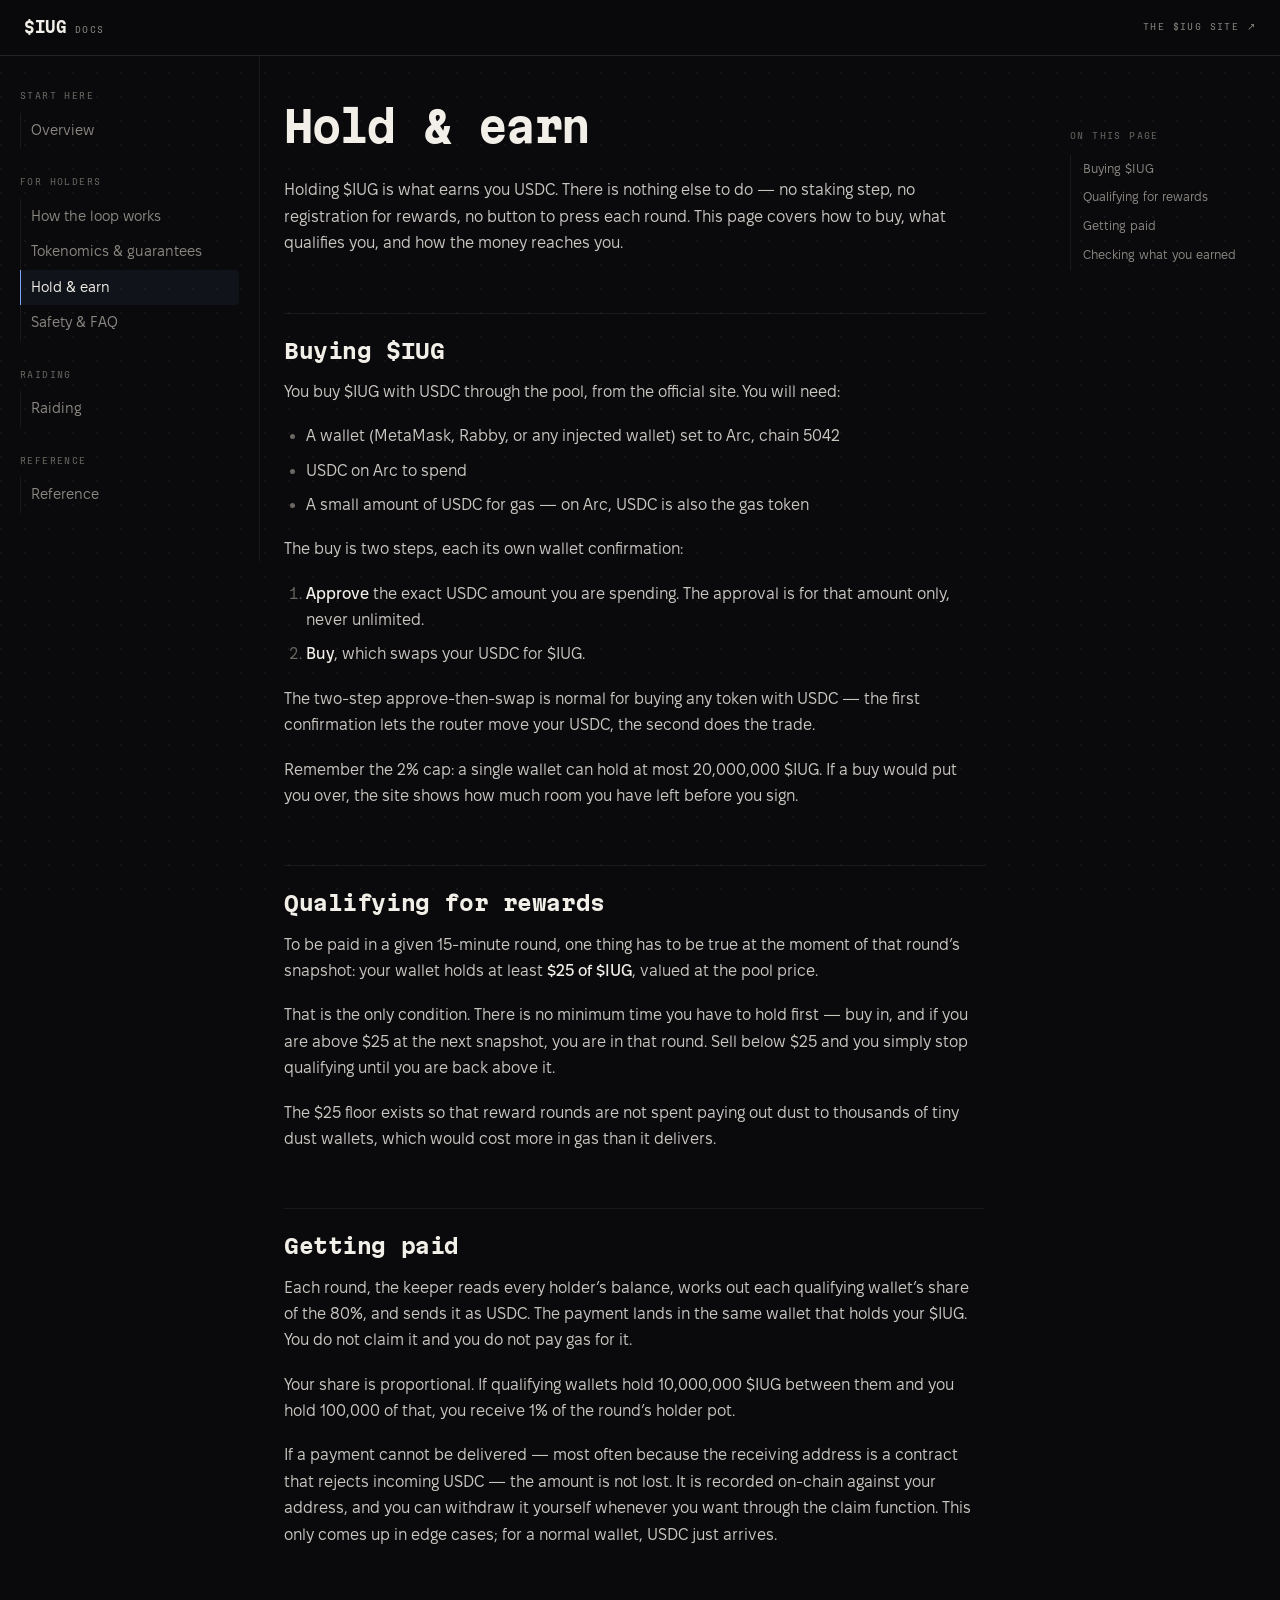
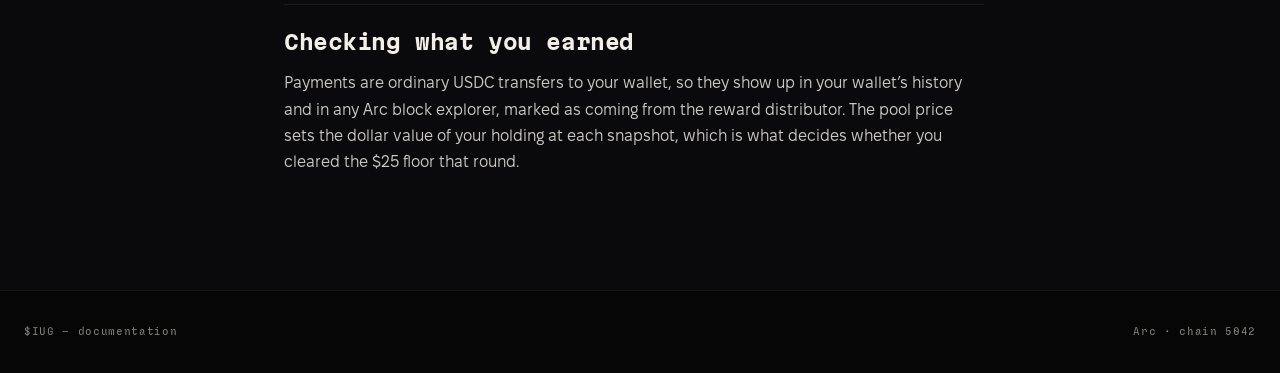
==== hold-and-earn/index.html @ e23e3909 "$IUG docs — static build for docs.iugarc.xyz Astro static output from arc reward token/docs-next, bu" ====
<!DOCTYPE html><html lang="en"><head><meta charset="utf-8"><meta name="viewport" content="width=device-width, initial-scale=1"><title>Hold &amp; earn — $IUG docs</title><link rel="icon" href="/favicon.ico" sizes="48x48"><link rel="preload" as="font" type="font/woff2" href="/fonts/MartianMono-Bold.woff2" crossorigin><link rel="preload" as="font" type="font/woff2" href="/fonts/FixelText-Regular.woff2" crossorigin><link rel="stylesheet" href="/_astro/_..CxI_XpfV.css"></head><body><a class="skip" href="#doc">Skip to content</a><header class="topbar"><a class="brand" href="/"><b>$IUG</b><span class="brand__tag">docs</span></a><a class="topbar__out" href="https://iugarc.xyz" rel="noopener noreferrer">The $IUG site ↗</a></header><div class="shell"><!-- MOBILE: a checkbox disclosure. DESKTOP: the control is hidden and the
           panel is always shown (see .sidenav in global.css) — one control, no
           script.

           NOT <details>: Chromium hides a closed <details>'s content with
           content-visibility, which `display: block` does NOT override, so
           force-opening one in CSS left the desktop sidebar laid out but
           unpainted — a blank column. A checkbox is plain elements, so `display`
           is the whole story at every width. --><div class="sidenav"><input class="navtoggle" type="checkbox" id="navToggle" aria-label="Documentation menu"><label class="sidenav__summary" for="navToggle"><span class="sidenav__summarytxt">Documentation menu</span></label><nav class="sidenav__body" aria-label="Documentation"><div class="navgroup"><p class="navgroup__title">Start here</p><ul class="navgroup__list"><li><a class="navlink" href="/">Overview</a></li></ul></div><div class="navgroup"><p class="navgroup__title">For holders</p><ul class="navgroup__list"><li><a class="navlink" href="/how-the-loop-works">How the loop works</a></li><li><a class="navlink" href="/tokenomics">Tokenomics &amp; guarantees</a></li><li><a class="navlink is-current" href="/hold-and-earn" aria-current="page">Hold &amp; earn</a></li><li><a class="navlink" href="/safety">Safety &amp; FAQ</a></li></ul></div><div class="navgroup"><p class="navgroup__title">Raiding</p><ul class="navgroup__list"><li><a class="navlink" href="/raiding">Raiding</a></li></ul></div><div class="navgroup"><p class="navgroup__title">Reference</p><ul class="navgroup__list"><li><a class="navlink" href="/reference">Reference</a></li></ul></div></nav></div><main class="doc" id="doc"><article class="prose"><h1 id="hold--earn">Hold &amp; earn</h1>
<p>Holding $IUG is what earns you USDC. There is nothing else to do — no staking step, no registration for rewards, no button to press each round. This page covers how to buy, what qualifies you, and how the money reaches you.</p>
<h2 id="buying-iug">Buying $IUG</h2>
<p>You buy $IUG with USDC through the pool, from the official site. You will need:</p>
<ul>
<li>A wallet (MetaMask, Rabby, or any injected wallet) set to Arc, chain 5042</li>
<li>USDC on Arc to spend</li>
<li>A small amount of USDC for gas — on Arc, USDC is also the gas token</li>
</ul>
<p>The buy is two steps, each its own wallet confirmation:</p>
<ol>
<li><strong>Approve</strong> the exact USDC amount you are spending. The approval is for that amount only, never unlimited.</li>
<li><strong>Buy</strong>, which swaps your USDC for $IUG.</li>
</ol>
<p>The two-step approve-then-swap is normal for buying any token with USDC — the first confirmation lets the router move your USDC, the second does the trade.</p>
<p>Remember the 2% cap: a single wallet can hold at most 20,000,000 $IUG. If a buy would put you over, the site shows how much room you have left before you sign.</p>
<h2 id="qualifying-for-rewards">Qualifying for rewards</h2>
<p>To be paid in a given 15-minute round, one thing has to be true at the moment of that round’s snapshot: your wallet holds at least <strong>$25 of $IUG</strong>, valued at the pool price.</p>
<p>That is the only condition. There is no minimum time you have to hold first — buy in, and if you are above $25 at the next snapshot, you are in that round. Sell below $25 and you simply stop qualifying until you are back above it.</p>
<p>The $25 floor exists so that reward rounds are not spent paying out dust to thousands of tiny dust wallets, which would cost more in gas than it delivers.</p>
<h2 id="getting-paid">Getting paid</h2>
<p>Each round, the keeper reads every holder’s balance, works out each qualifying wallet’s share of the 80%, and sends it as USDC. The payment lands in the same wallet that holds your $IUG. You do not claim it and you do not pay gas for it.</p>
<p>Your share is proportional. If qualifying wallets hold 10,000,000 $IUG between them and you hold 100,000 of that, you receive 1% of the round’s holder pot.</p>
<p>If a payment cannot be delivered — most often because the receiving address is a contract that rejects incoming USDC — the amount is not lost. It is recorded on-chain against your address, and you can withdraw it yourself whenever you want through the claim function. This only comes up in edge cases; for a normal wallet, USDC just arrives.</p>
<h2 id="checking-what-you-earned">Checking what you earned</h2>
<p>Payments are ordinary USDC transfers to your wallet, so they show up in your wallet’s history and in any Arc block explorer, marked as coming from the reward distributor. The pool price sets the dollar value of your holding at each snapshot, which is what decides whether you cleared the $25 floor that round.</p>
</article></main><!-- In-page anchors. Rendered only when the page has more than one H2:
           a rail listing a single section is noise. --><aside class="rail" aria-label="On this page"><p class="rail__title">On this page</p><ul class="rail__list"><li><a class="rail__link" href="#buying-iug">Buying $IUG</a></li><li><a class="rail__link" href="#qualifying-for-rewards">Qualifying for rewards</a></li><li><a class="rail__link" href="#getting-paid">Getting paid</a></li><li><a class="rail__link" href="#checking-what-you-earned">Checking what you earned</a></li></ul></aside></div><footer class="foot"><p class="cap">$IUG — documentation</p><p class="cap">Arc · chain 5042</p></footer></body></html>
---- _astro/_..CxI_XpfV.css ----
@font-face{font-family:Martian;src:url(/fonts/MartianMono-Bold.woff2)format("woff2");font-weight:700;font-display:swap}@font-face{font-family:Martian;src:url(/fonts/MartianMono-Regular.woff2)format("woff2");font-weight:400;font-display:swap}@font-face{font-family:Sligoil;src:url(/fonts/Sligoil-Micro.woff2)format("woff2");font-weight:400;font-display:swap}@font-face{font-family:Fixel;src:url(/fonts/FixelText-Regular.woff2)format("woff2");font-weight:400;font-display:swap}@font-face{font-family:Fixel;src:url(/fonts/FixelText-Medium.woff2)format("woff2");font-weight:500;font-display:swap}:root{--s-well:#060607;--s0:#0a0a0c;--s1:#111114;--s2:#16161a;--s3:#1c1c21;--s4:#25252b;--ink-1:#f2efe9;--ink-2:#c9c6c0;--ink-3:#8a8781;--ink-4:#6b6863;--line-0:#f2efe90b;--line-1:#f2efe912;--line-2:#f2efe91c;--line-3:#f2efe929;--line-4:#f2efe93d;--accent:#7ea6ff;--accent-deep:#2f4fa8;--signal:#e8c56b;--alarm:#ff8a5b;--r:4px;--r-in:2px;--gut:24px;--dur:.14s;--ease:cubic-bezier(.4, 0, .2, 1);--f-display:"Martian", ui-monospace, monospace;--f-label:"Sligoil", ui-monospace, monospace;--f-text:"Fixel", system-ui, sans-serif;--nav-h:56px;--tex:radial-gradient(circle at 1px 1px, #f2efe90d 1px, transparent 0);--measure:70ch;--side-w:260px;--rail-w:210px}html{color-scheme:dark;scroll-padding-top:calc(var(--nav-h) + 24px);-webkit-text-size-adjust:100%;font-size:62.5%}*{box-sizing:border-box;margin:0;padding:0}body{background-color:var(--s0);background-image:var(--tex);color:var(--ink-2);font-family:var(--f-text);-webkit-font-smoothing:antialiased;background-size:24px 24px;background-attachment:fixed;min-height:100dvh;font-size:1.6rem;line-height:1.65}a{color:inherit}img,svg{max-width:100%}[hidden]{display:none!important}::selection{background:var(--ink-1);color:var(--s0)}:focus-visible{outline:2px solid var(--accent);outline-offset:3px}.skip{z-index:200;background:var(--ink-1);color:var(--s0);font-family:var(--f-label);padding:10px 16px;font-size:1.1rem;position:absolute;top:0;left:-9999px}.skip:focus{top:16px;left:16px}.cap{font-family:var(--f-label);letter-spacing:.06em;color:var(--ink-3);font-size:1.1rem}.topbar{z-index:50;height:var(--nav-h);justify-content:space-between;align-items:center;gap:var(--gut);padding-inline:var(--gut);backdrop-filter:blur(8px);border-bottom:1px solid var(--line-2);background:#0a0a0cdb;display:flex;position:sticky;top:0}.brand{align-items:baseline;gap:8px;text-decoration:none;display:inline-flex}.brand b{font-family:var(--f-display);color:var(--ink-1);letter-spacing:-.02em;font-size:1.5rem;font-weight:700}.brand__tag,.topbar__out{font-family:var(--f-label);letter-spacing:.14em;text-transform:uppercase;color:var(--ink-3);font-size:1rem}.topbar__out{min-height:44px;transition:color var(--dur) var(--ease);align-items:center;text-decoration:none;display:inline-flex}.topbar__out:hover{color:var(--ink-1)}.shell{grid-template-columns:var(--side-w) minmax(0, 1fr) var(--rail-w);align-items:start;gap:0;max-width:1440px;margin-inline:auto;display:grid}.sidenav{top:var(--nav-h);max-height:calc(100dvh - var(--nav-h));border-right:1px solid var(--line-1);padding:32px 20px 48px;position:sticky;overflow-y:auto}.navtoggle{clip:rect(0 0 0 0);clip-path:inset(50%);white-space:nowrap;width:1px;height:1px;position:absolute;overflow:hidden}.sidenav__summary{cursor:pointer;font-family:var(--f-label);letter-spacing:.14em;text-transform:uppercase;color:var(--ink-2);align-items:center;min-height:44px;padding:12px 0;font-size:1.1rem;display:flex}.navtoggle:focus-visible~.sidenav__summary{outline:2px solid var(--accent);outline-offset:3px}.sidenav__summarytxt:before{content:"≡  ";color:var(--ink-3)}.navtoggle:checked~.sidenav__summary .sidenav__summarytxt:before{content:"×  "}.sidenav__body{display:none}.navtoggle:checked~.sidenav__body{display:block}.navgroup+.navgroup{margin-top:26px}.navgroup__title{font-family:var(--f-label);letter-spacing:.14em;text-transform:uppercase;color:var(--ink-4);margin-bottom:8px;font-size:1rem}.navgroup__list{list-style:none}.navlink{color:var(--ink-3);border-left:1px solid var(--line-1);border-radius:0 var(--r) var(--r) 0;transition:color var(--dur) var(--ease), border-color var(--dur) var(--ease), background-color var(--dur) var(--ease);padding:8px 10px;font-size:1.45rem;line-height:1.35;text-decoration:none;display:block}.navlink:hover{color:var(--ink-1);background-color:#f2efe905}.navlink.is-current{color:var(--ink-1);border-left-color:var(--accent);background-color:#7ea6ff0f}@media (width>=1024px){.sidenav__summary{display:none}.sidenav__body{display:block}}.doc{padding:48px var(--gut) 96px;min-width:0}.prose{max-width:var(--measure)}.prose h1{font-family:var(--f-display);letter-spacing:-.03em;color:var(--ink-1);margin-bottom:28px;font-size:clamp(2.8rem,4.4vw,4.2rem);font-weight:700;line-height:1.08}.prose h2{font-family:var(--f-display);letter-spacing:-.02em;color:var(--ink-1);border-top:1px solid var(--line-1);scroll-margin-top:calc(var(--nav-h) + 24px);margin-top:56px;margin-bottom:16px;padding-top:24px;font-size:2.1rem;font-weight:700;line-height:1.2}.prose h1+h2{margin-top:40px}.prose h3{font-family:var(--f-text);color:var(--ink-1);scroll-margin-top:calc(var(--nav-h) + 24px);margin-top:32px;margin-bottom:8px;font-size:1.7rem;font-weight:500;line-height:1.35}.prose p{margin-bottom:18px}.prose strong{color:var(--ink-1);font-weight:500}.prose em{color:var(--ink-2);font-style:italic}.prose a{color:var(--accent);text-underline-offset:3px;transition:text-decoration-color var(--dur) var(--ease);text-decoration:underline 1px #7ea6ff66}.prose a:hover{text-decoration-color:var(--accent)}.prose ul,.prose ol{margin:0 0 18px 22px}.prose li{margin-bottom:8px}.prose li::marker{color:var(--ink-4)}.prose blockquote{background:var(--s1);border-left:2px solid var(--signal);border-radius:0 var(--r) var(--r) 0;color:var(--ink-2);margin:24px 0;padding:16px 20px}.prose blockquote p:last-child{margin-bottom:0}.prose code{font-family:var(--f-label);background:var(--s2);border:1px solid var(--line-2);border-radius:var(--r-in);color:var(--ink-1);overflow-wrap:anywhere;padding:2px 6px;font-size:.92em}.prose .tablewrap{-webkit-overflow-scrolling:touch;border:1px solid var(--line-2);border-radius:var(--r);margin:24px 0;overflow-x:auto}.prose table{border-collapse:collapse;width:100%;font-size:1.4rem}.prose th,.prose td{text-align:left;border-bottom:1px solid var(--line-1);vertical-align:top;padding:12px 16px}.prose thead th{font-family:var(--f-label);letter-spacing:.14em;text-transform:uppercase;color:var(--ink-3);background:var(--s1);white-space:nowrap;font-size:1rem}.prose tbody tr:last-child td{border-bottom:0}.prose tbody td:first-child{color:var(--ink-1)}.prose table thead:empty{display:none}.prose hr{border:0;border-top:1px solid var(--line-2);margin:40px 0}.rail{top:calc(var(--nav-h) + 24px);max-height:calc(100dvh - var(--nav-h) - 48px);padding:48px 20px 48px 0;position:sticky;overflow-y:auto}.rail__title{font-family:var(--f-label);letter-spacing:.14em;text-transform:uppercase;color:var(--ink-4);margin-bottom:10px;font-size:1rem}.rail__list{list-style:none}.rail__link{color:var(--ink-3);border-left:1px solid var(--line-1);transition:color var(--dur) var(--ease), border-color var(--dur) var(--ease);padding:6px 0 6px 12px;font-size:1.25rem;line-height:1.35;text-decoration:none;display:block}.rail__link:hover{color:var(--ink-1);border-left-color:var(--ink-4)}.foot{border-top:1px solid var(--line-1);background:var(--s-well);padding:32px var(--gut);flex-wrap:wrap;justify-content:space-between;gap:24px;display:flex}@media (width<=1279px){.shell{grid-template-columns:var(--side-w) minmax(0, 1fr)}.rail{display:none}}@media (width<=1023px){.shell{grid-template-columns:1fr}.sidenav{border-right:0;border-bottom:1px solid var(--line-1);max-height:none;padding:8px var(--gut) 16px;position:static;overflow:visible}.sidenav:not(:has(.navtoggle:checked)){padding-bottom:8px}.doc{padding:32px var(--gut) 72px}.prose h1{font-size:clamp(2.6rem,8vw,3.4rem)}.prose h2{margin-top:44px;font-size:1.9rem}}@media (prefers-reduced-motion:reduce){*{scroll-behavior:auto!important;transition-duration:.01ms!important;animation-duration:.01ms!important}}
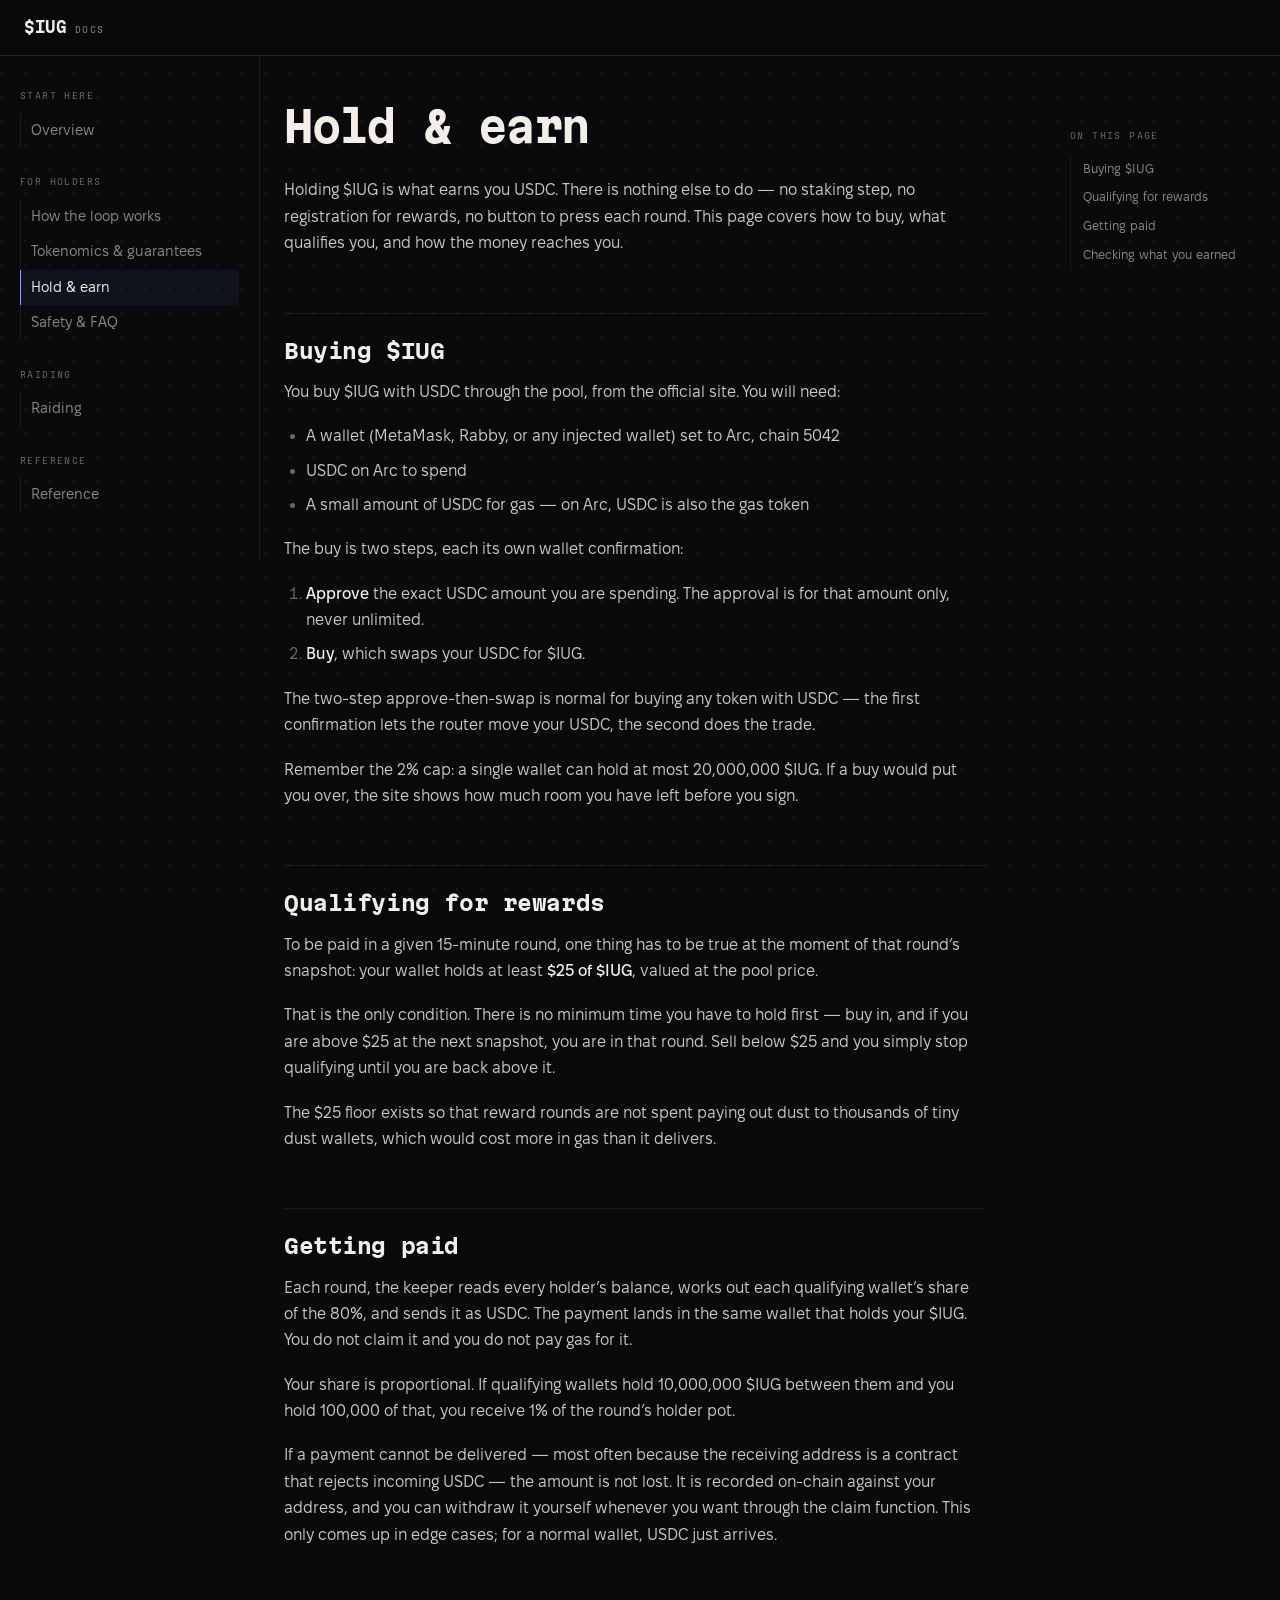
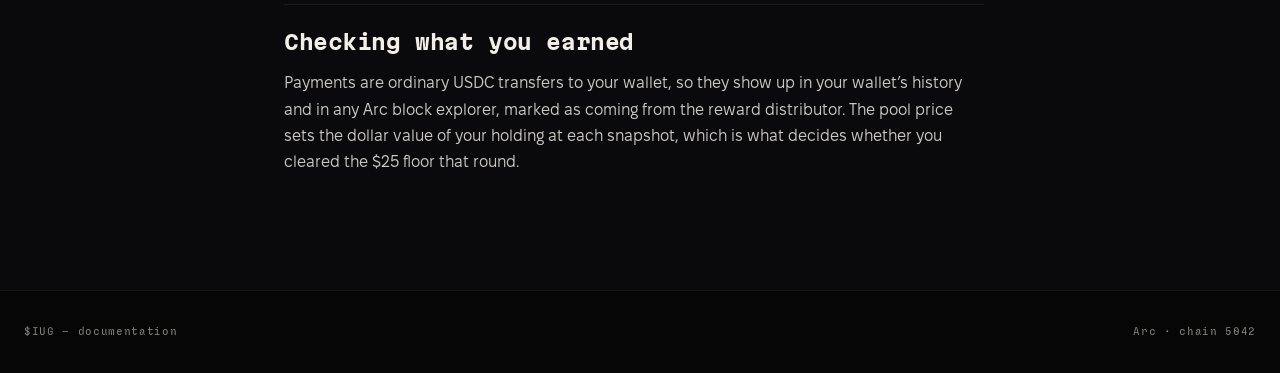
==== commit d45b172b: "docs: the contracts' owner is a multisig, not "renounced"; buybacks go back into the pool Rebuilt fr" ====
--- a/hold-and-earn/index.html
+++ b/hold-and-earn/index.html
@@ -1,4 +1,4 @@
-<!DOCTYPE html><html lang="en"><head><meta charset="utf-8"><meta name="viewport" content="width=device-width, initial-scale=1"><title>Hold &amp; earn — $IUG docs</title><link rel="icon" href="/favicon.ico" sizes="48x48"><link rel="preload" as="font" type="font/woff2" href="/fonts/MartianMono-Bold.woff2" crossorigin><link rel="preload" as="font" type="font/woff2" href="/fonts/FixelText-Regular.woff2" crossorigin><link rel="stylesheet" href="/_astro/_..CxI_XpfV.css"></head><body><a class="skip" href="#doc">Skip to content</a><header class="topbar"><a class="brand" href="/"><b>$IUG</b><span class="brand__tag">docs</span></a><a class="topbar__out" href="https://iugarc.xyz" rel="noopener noreferrer">The $IUG site ↗</a></header><div class="shell"><!-- MOBILE: a checkbox disclosure. DESKTOP: the control is hidden and the
+<!DOCTYPE html><html lang="en"><head><meta charset="utf-8"><meta name="viewport" content="width=device-width, initial-scale=1"><title>Hold &amp; earn — $IUG docs</title><link rel="icon" href="/favicon.ico" sizes="48x48"><link rel="preload" as="font" type="font/woff2" href="/fonts/MartianMono-Bold.woff2" crossorigin><link rel="preload" as="font" type="font/woff2" href="/fonts/FixelText-Regular.woff2" crossorigin><link rel="stylesheet" href="/_astro/_..CxI_XpfV.css"></head><body><a class="skip" href="#doc">Skip to content</a><header class="topbar"><a class="brand" href="/"><b>$IUG</b><span class="brand__tag">docs</span></a></header><div class="shell"><!-- MOBILE: a checkbox disclosure. DESKTOP: the control is hidden and the
            panel is always shown (see .sidenav in global.css) — one control, no
            script.
 
